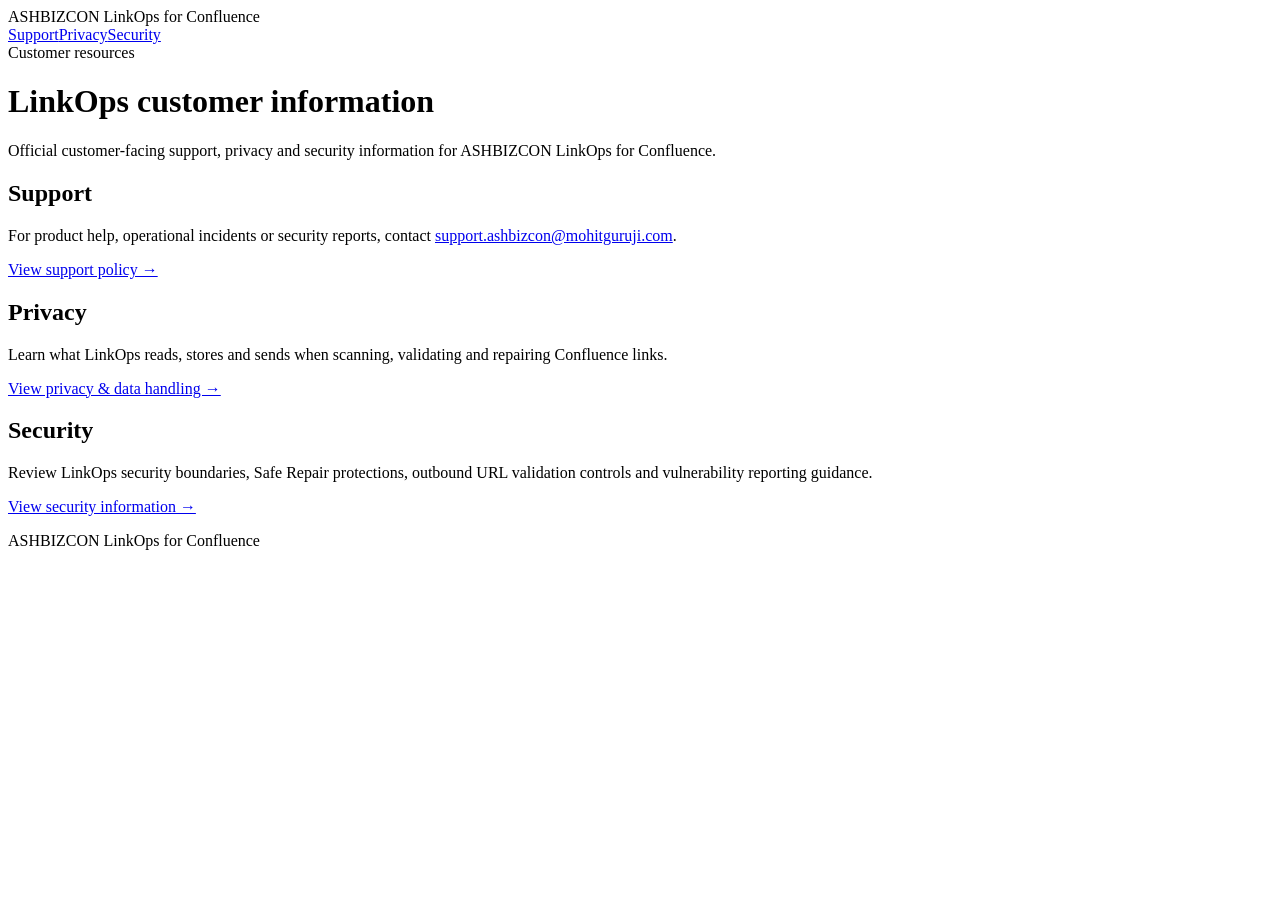
==== index.html @ 4d7b77f0 "Publish LinkOps customer information" ====
<!doctype html><html lang="en"><head><meta charset="utf-8"><meta name="viewport" content="width=device-width,initial-scale=1"><title>ASHBIZCON LinkOps</title><link rel="stylesheet" href="style.css"></head><body><header><div class="wrap"><div class="brand">ASHBIZCON LinkOps for Confluence</div><div class="nav"><a href="support.html">Support</a><a href="privacy.html">Privacy</a><a href="security.html">Security</a></div></div></header><main class="wrap"><span class="pill">Customer resources</span><h1>LinkOps customer information</h1><p>Official customer-facing support, privacy and security information for ASHBIZCON LinkOps for Confluence.</p><div class="card"><h2>Support</h2><p>For product help, operational incidents or security reports, contact <a href="mailto:support.ashbizcon@mohitguruji.com">support.ashbizcon@mohitguruji.com</a>.</p><p><a href="support.html">View support policy →</a></p></div><div class="card"><h2>Privacy</h2><p>Learn what LinkOps reads, stores and sends when scanning, validating and repairing Confluence links.</p><p><a href="privacy.html">View privacy & data handling →</a></p></div><div class="card"><h2>Security</h2><p>Review LinkOps security boundaries, Safe Repair protections, outbound URL validation controls and vulnerability reporting guidance.</p><p><a href="security.html">View security information →</a></p></div><footer>ASHBIZCON LinkOps for Confluence</footer></main></body></html>
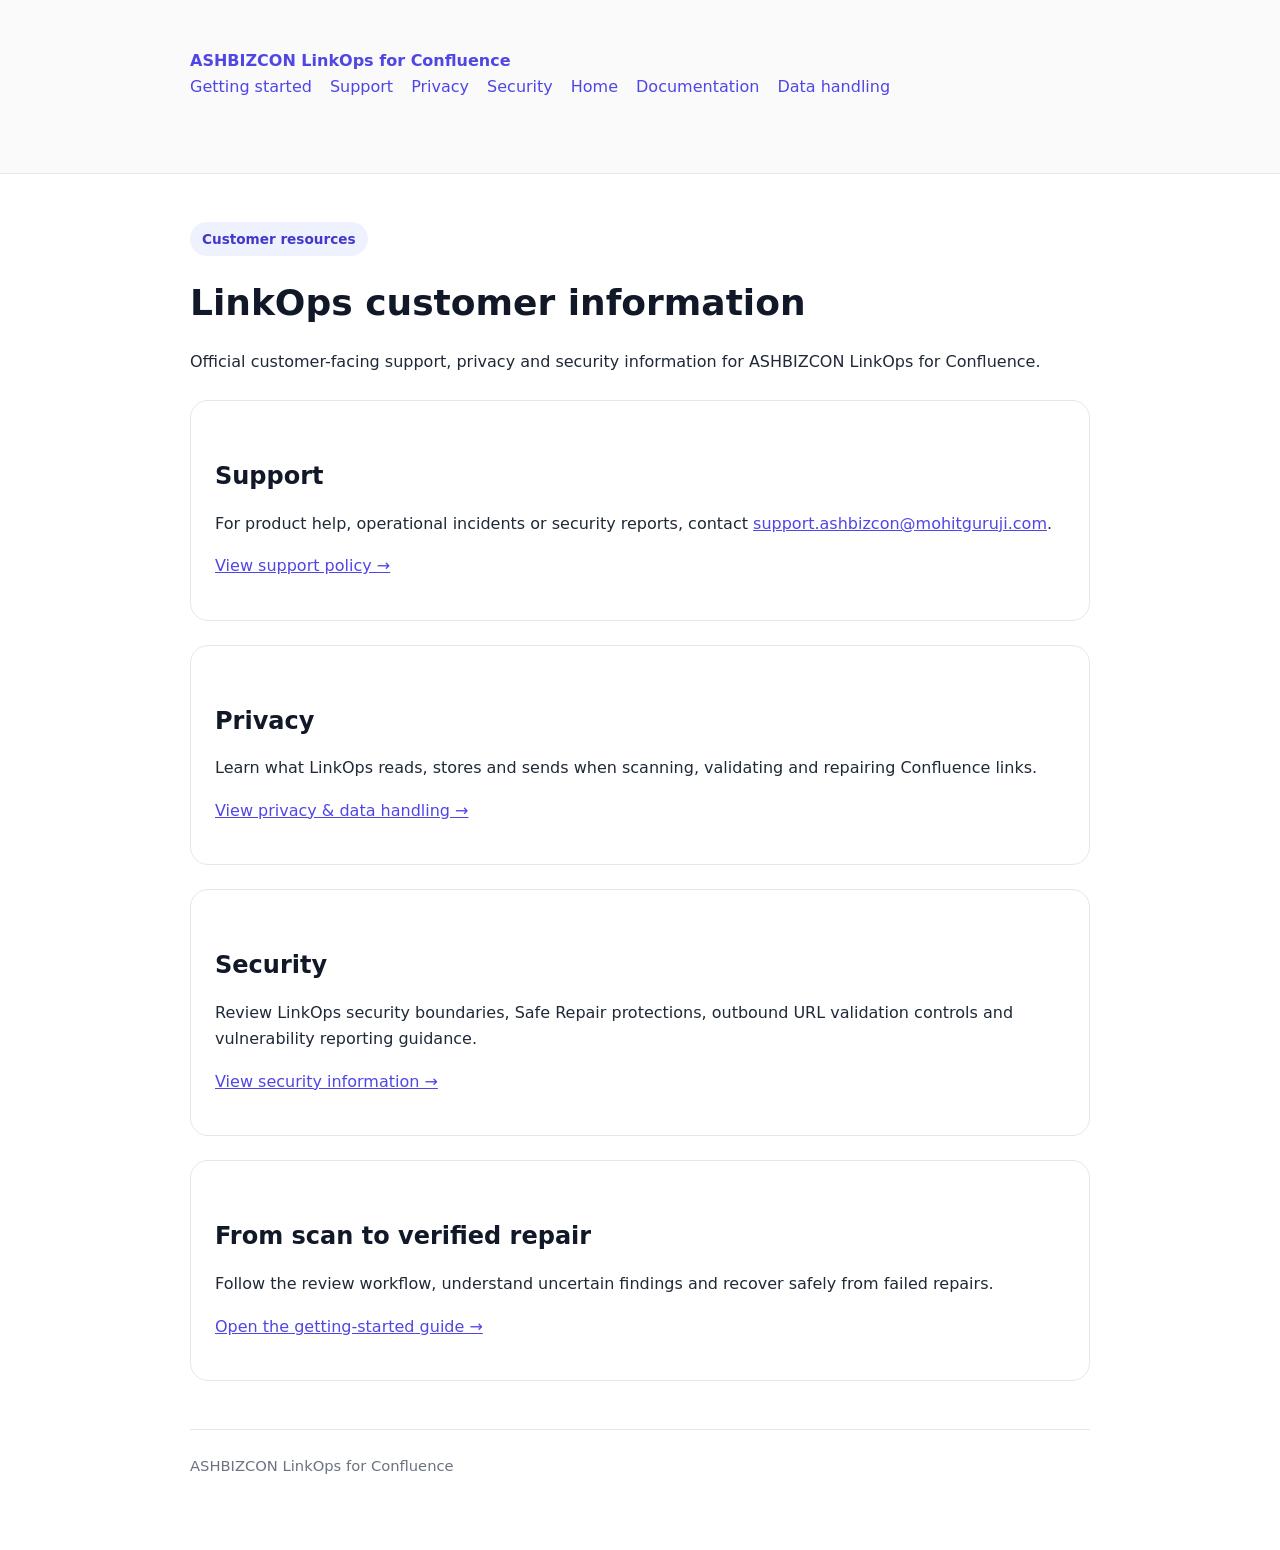
==== commit 09e65207: "Add guided LinkOps onboarding and connect existing customer documentation" ====
--- a/index.html
+++ b/index.html
@@ -1 +1 @@
-<!doctype html><html lang="en"><head><meta charset="utf-8"><meta name="viewport" content="width=device-width,initial-scale=1"><title>ASHBIZCON LinkOps</title><link rel="stylesheet" href="style.css"></head><body><header><div class="wrap"><div class="brand">ASHBIZCON LinkOps for Confluence</div><div class="nav"><a href="support.html">Support</a><a href="privacy.html">Privacy</a><a href="security.html">Security</a></div></div></header><main class="wrap"><span class="pill">Customer resources</span><h1>LinkOps customer information</h1><p>Official customer-facing support, privacy and security information for ASHBIZCON LinkOps for Confluence.</p><div class="card"><h2>Support</h2><p>For product help, operational incidents or security reports, contact <a href="mailto:support.ashbizcon@mohitguruji.com">support.ashbizcon@mohitguruji.com</a>.</p><p><a href="support.html">View support policy →</a></p></div><div class="card"><h2>Privacy</h2><p>Learn what LinkOps reads, stores and sends when scanning, validating and repairing Confluence links.</p><p><a href="privacy.html">View privacy & data handling →</a></p></div><div class="card"><h2>Security</h2><p>Review LinkOps security boundaries, Safe Repair protections, outbound URL validation controls and vulnerability reporting guidance.</p><p><a href="security.html">View security information →</a></p></div><footer>ASHBIZCON LinkOps for Confluence</footer></main></body></html>+<!doctype html><html lang="en"><head><meta charset="utf-8"><meta name="viewport" content="width=device-width,initial-scale=1"><title>ASHBIZCON LinkOps</title><link rel="stylesheet" href="style.css"></head><body><header><div class="wrap"><div class="brand">ASHBIZCON LinkOps for Confluence</div><div class="nav"><a href="getting-started.html">Getting started</a><a href="support.html">Support</a><a href="privacy.html">Privacy</a><a href="security.html">Security</a><a href="index.html">Home</a><a href="docs.html">Documentation</a><a href="data-security-privacy.html">Data handling</a></div></div></header><main class="wrap"><span class="pill">Customer resources</span><h1>LinkOps customer information</h1><p>Official customer-facing support, privacy and security information for ASHBIZCON LinkOps for Confluence.</p><div class="card"><h2>Support</h2><p>For product help, operational incidents or security reports, contact <a href="mailto:support.ashbizcon@mohitguruji.com">support.ashbizcon@mohitguruji.com</a>.</p><p><a href="support.html">View support policy →</a></p></div><div class="card"><h2>Privacy</h2><p>Learn what LinkOps reads, stores and sends when scanning, validating and repairing Confluence links.</p><p><a href="privacy.html">View privacy & data handling →</a></p></div><div class="card"><h2>Security</h2><p>Review LinkOps security boundaries, Safe Repair protections, outbound URL validation controls and vulnerability reporting guidance.</p><p><a href="security.html">View security information →</a></p></div><div class="card"><h2>From scan to verified repair</h2><p>Follow the review workflow, understand uncertain findings and recover safely from failed repairs.</p><p><a href="getting-started.html">Open the getting-started guide →</a></p></div><footer>ASHBIZCON LinkOps for Confluence</footer></main></body></html>
--- a/style.css
+++ b/style.css
@@ -0,0 +1 @@
+body{font-family:Inter,ui-sans-serif,system-ui,-apple-system,BlinkMacSystemFont,"Segoe UI",sans-serif;margin:0;background:#fff;color:#1f2937;line-height:1.65}.wrap{max-width:900px;margin:0 auto;padding:48px 24px 72px}header{border-bottom:1px solid #e5e7eb;background:#fafafa}.brand{font-weight:700;color:#4f46e5}.nav a{margin-right:18px;color:#4f46e5;text-decoration:none}.card{border:1px solid #e5e7eb;border-radius:18px;padding:24px;margin:24px 0;background:#fff}h1,h2,h3{color:#111827;line-height:1.25}h1{font-size:2.25rem}h2{margin-top:36px}a{color:#4f46e5}code{background:#f3f4f6;border-radius:6px;padding:2px 6px}footer{border-top:1px solid #e5e7eb;color:#6b7280;font-size:.92rem;margin-top:48px;padding-top:24px}.muted{color:#6b7280}.pill{display:inline-block;border-radius:999px;background:#eef2ff;color:#4338ca;padding:6px 12px;font-size:.85rem;font-weight:600}ul{padding-left:22px}
